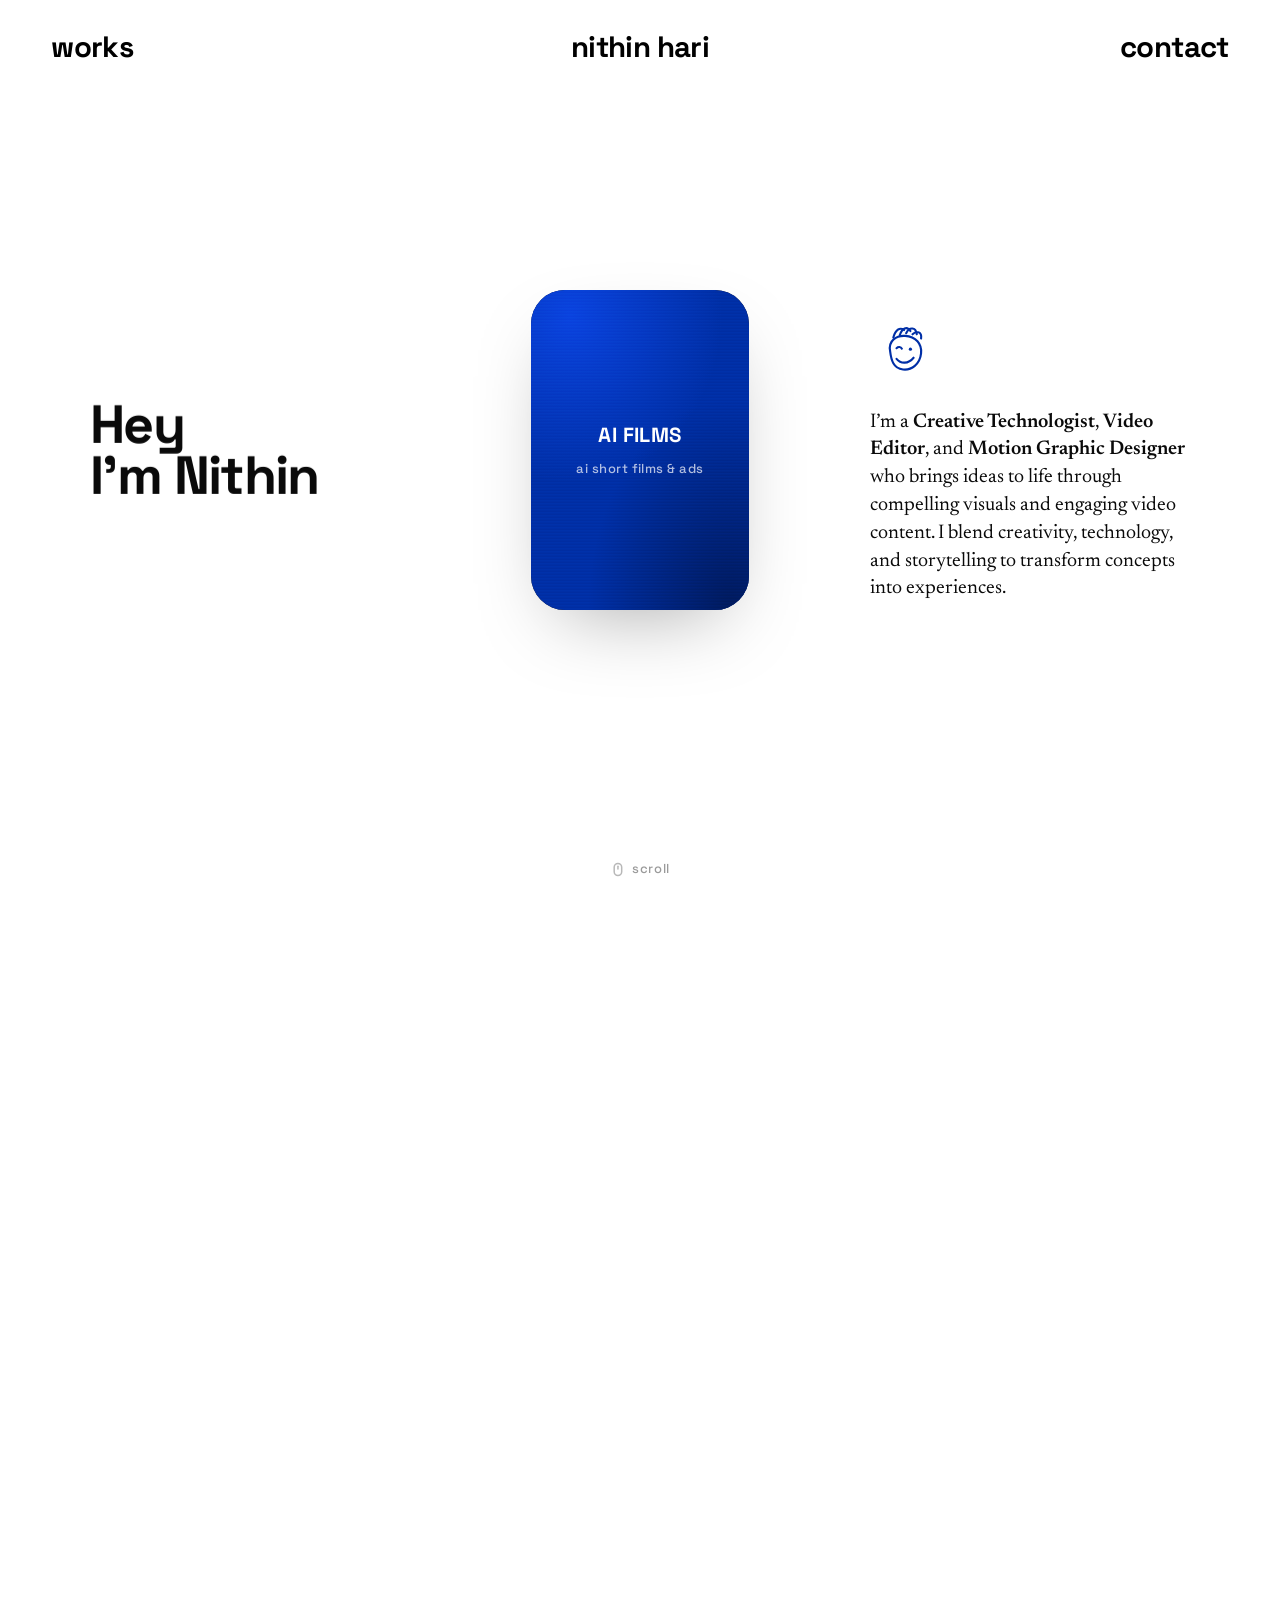
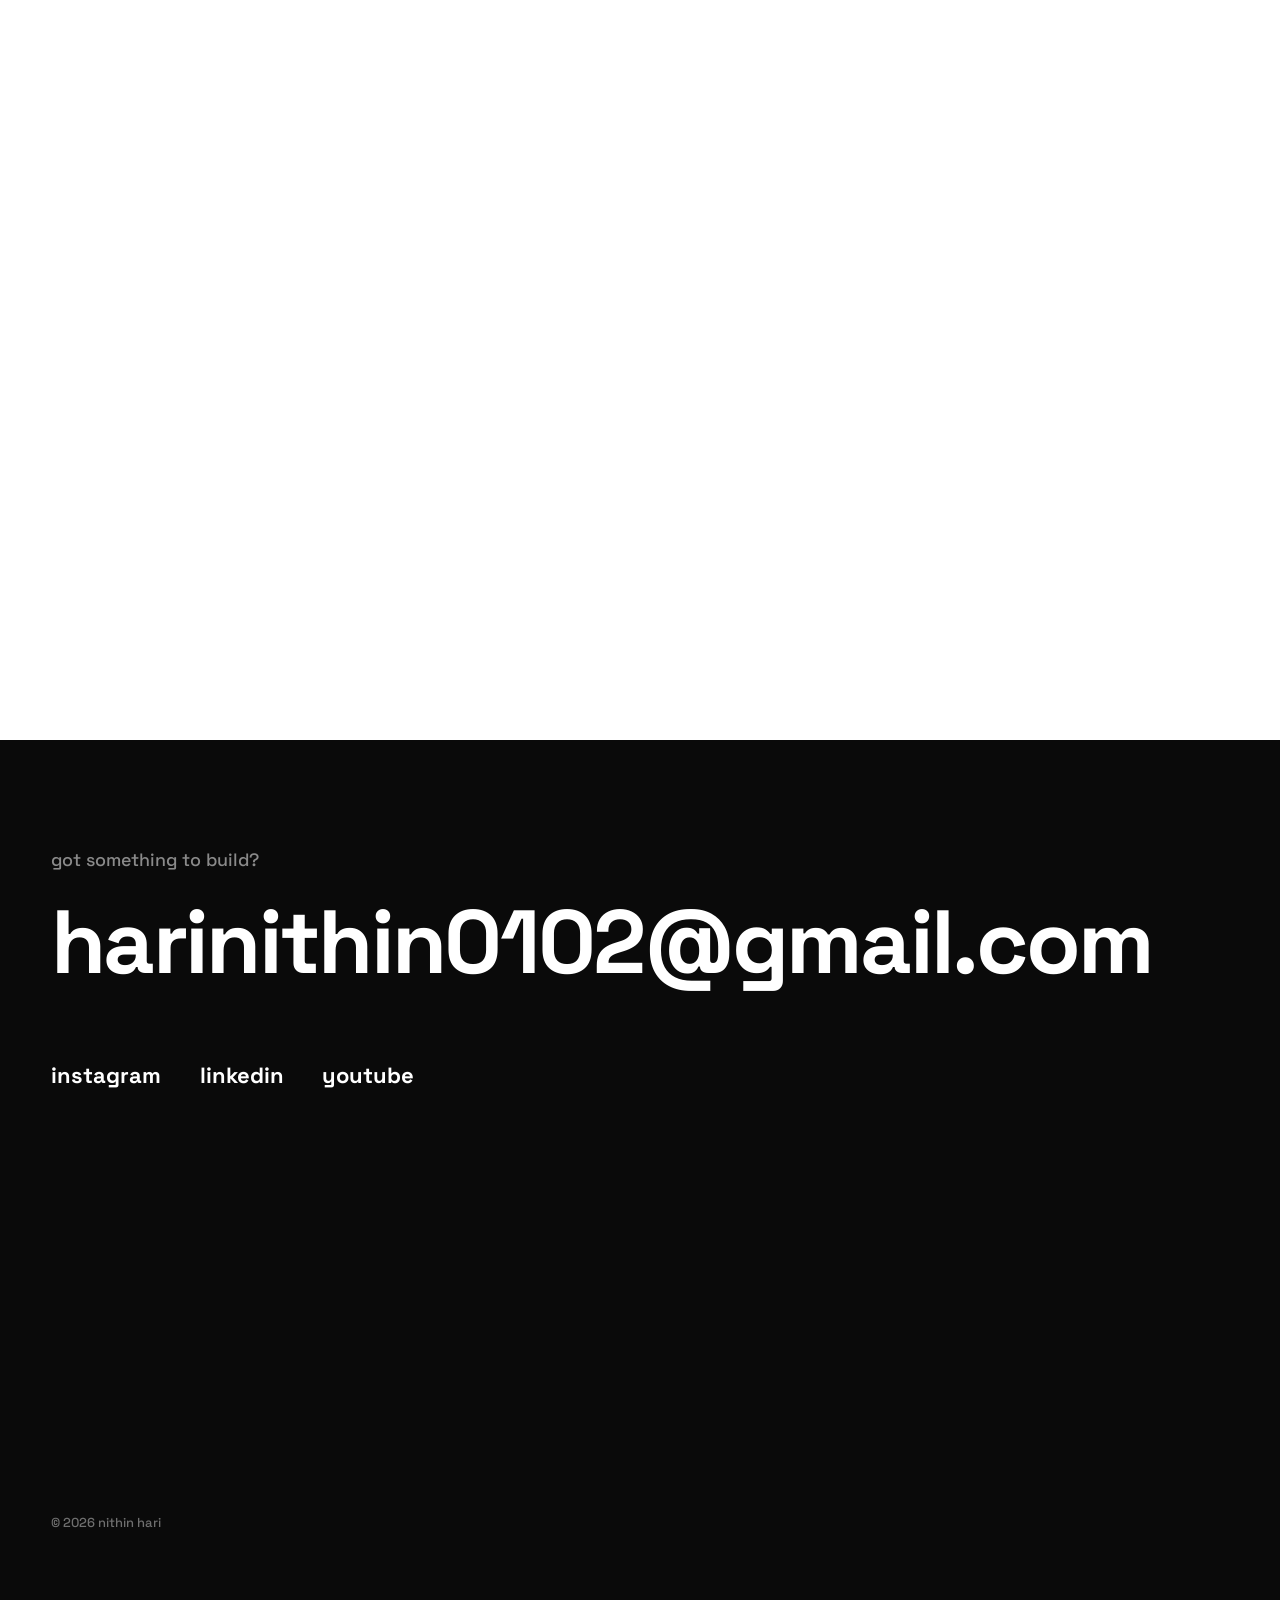
==== index.html @ 820d3e63 "Initial commit: Nithin Hari portfolio site Vanilla HTML/CSS/JS portfolio with a scroll-driven home p" ====
<!DOCTYPE html>
<html lang="en" class="no-js">
<head>
  <meta charset="UTF-8" />
  <meta name="viewport" content="width=device-width, initial-scale=1" />
  <title>Nithin Hari</title>
  <meta name="description" content="Nithin Hari — Creative Technologist, Video Editor & Motion Graphic Designer." />
  <meta name="theme-color" content="#002FA7" />

  <link rel="preconnect" href="https://fonts.googleapis.com" />
  <link rel="preconnect" href="https://fonts.gstatic.com" crossorigin />
  <link href="https://fonts.googleapis.com/css2?family=Space+Grotesk:wght@400;500;600;700&family=Newsreader:opsz,wght@6..72,400;6..72,600&display=swap" rel="stylesheet" />
  <link rel="stylesheet" href="css/style.css" />
</head>
<body>

  <header class="nav">
    <a class="nav__link" href="#work">works</a>
    <a class="nav__brand" href="#top">nithin hari</a>
    <a class="nav__link" href="#contact">contact</a>
  </header>

  <main id="top">

    <!-- HERO + REVEAL (child pins via position:sticky while scrolling) -->
    <section class="reveal" id="work">
      <div class="pin">

        <h1 class="hero__title" aria-label="Hey, I'm Nithin">
          <span class="hero__line">Hey</span>
          <span class="hero__line">I&rsquo;m Nithin</span>
        </h1>

        <div class="hero__about">
          <svg class="doodle" viewBox="0 0 120 120" fill="none" aria-hidden="true">
            <path d="M40 34 C 44 20, 52 14, 60 20 M52 30 C 56 16, 66 12, 72 22 M64 26 C 70 14, 82 14, 84 28 M76 28 C 84 20, 94 24, 92 36"
                  stroke="var(--klein)" stroke-width="4" stroke-linecap="round" />
            <path d="M34 60 C 30 40, 46 30, 62 31 C 82 32, 94 46, 92 64 C 90 84, 74 96, 58 94 C 40 92, 36 76, 34 60 Z"
                  stroke="var(--klein)" stroke-width="4" stroke-linecap="round" />
            <path d="M46 54 c 3 -3 8 -3 10 1" stroke="var(--klein)" stroke-width="4" stroke-linecap="round" />
            <circle cx="72" cy="56" r="3" fill="var(--klein)" />
            <path d="M46 74 C 54 84, 68 84, 78 72" stroke="var(--klein)" stroke-width="4" stroke-linecap="round" />
          </svg>
          <p class="hero__desc">
            I&rsquo;m a <strong>Creative Technologist</strong>, <strong>Video Editor</strong>, and
            <strong>Motion Graphic Designer</strong> who brings ideas to life through compelling
            visuals and engaging video content. I blend creativity, technology, and storytelling to
            transform concepts into experiences.
          </p>
        </div>

        <!-- the stage: small showreel rectangle that expands into the work viewer -->
        <div class="stage">
          <div class="stage__media" id="stageMedia"></div>
          <div class="stage__scan" aria-hidden="true"></div>
        </div>

        <!-- work list, revealed on scroll -->
        <nav class="works" id="worksList" aria-label="Selected work"></nav>

      </div>
    </section>

    <section class="contact" id="contact">
      <p class="contact__kicker">got something to build?</p>
      <a class="contact__mail" href="mailto:harinithin0102@gmail.com">harinithin0102@gmail.com</a>
      <ul class="contact__socials">
        <li><a href="#" target="_blank" rel="noopener">instagram</a></li>
        <li><a href="#" target="_blank" rel="noopener">linkedin</a></li>
        <li><a href="#" target="_blank" rel="noopener">youtube</a></li>
      </ul>
      <p class="contact__foot">&copy; <span id="year"></span> nithin hari</p>
    </section>

  </main>

  <!-- follows the cursor, only shown while hovering a work title -->
  <div class="cursor-label" id="cursorLabel" aria-hidden="true">view project</div>

  <div class="scroll-hint" id="scrollHint">
    <svg viewBox="0 0 16 16" fill="none" aria-hidden="true">
      <rect x="4" y="1.5" width="8" height="13" rx="4" stroke="currentColor" stroke-width="1.6" />
      <path d="M8 4.5v3" stroke="currentColor" stroke-width="1.6" stroke-linecap="round" />
    </svg>
    <span>scroll</span>
  </div>

  <script src="libs/gsap.min.js"></script>
  <script src="libs/ScrollTrigger.min.js"></script>
  <script src="libs/lenis.min.js"></script>
  <script src="js/projects.js"></script>
  <script src="js/main.js"></script>
</body>
</html>
---- css/style.css ----
/* ============================================================
   Nithin Hari — portfolio
   Palette / type tokens
   ============================================================ */
:root {
  --klein: #002FA7;          /* primary */
  --klein-deep: #00227a;
  --ink: #0a0a0a;
  --paper: #ffffff;
  --paper-2: #ffffff;
  --muted: #8a8a8a;

  --edge: clamp(18px, 4vw, 56px);
  --edge-hero: clamp(20px, 7vw, 128px);
  --font: "Space Grotesk", "Helvetica Neue", Arial, sans-serif;
  --serif: "Newsreader", Georgia, "Times New Roman", serif;
}

* { box-sizing: border-box; margin: 0; padding: 0; }

html { -webkit-text-size-adjust: 100%; }

body {
  background: var(--paper);
  color: var(--ink);
  font-family: var(--font);
  font-weight: 500;
  line-height: 1.35;
  -webkit-font-smoothing: antialiased;
  overflow-x: hidden;
}

a { color: inherit; text-decoration: none; }

img, video { display: block; max-width: 100%; }

::selection { background: var(--klein); color: #fff; }

/* Lenis smooth-scroll */
html.lenis, html.lenis body { height: auto; }
.lenis.lenis-smooth { scroll-behavior: auto !important; }
.lenis.lenis-stopped { overflow: hidden; }

/* ============================================================
   Nav
   ============================================================ */
.nav {
  position: fixed;
  inset: 0 0 auto 0;
  z-index: 50;
  display: flex;
  justify-content: space-between;
  align-items: flex-start;
  padding: clamp(16px, 2.4vw, 28px) var(--edge);
  mix-blend-mode: difference;      /* stays legible over the expanding video */
  color: #fff;
}
.nav a { pointer-events: auto; }
.nav__link,
.nav__brand {
  font-weight: 700;
  font-size: clamp(17px, 2.3vw, 30px);
  letter-spacing: -0.02em;
}
.nav__brand { position: absolute; left: 50%; transform: translateX(-50%); }
.nav__link { transition: opacity .2s; }
.nav__link:hover { opacity: .55; }

/* ============================================================
   Reveal section  (tall — pins its child while scrolling)
   ============================================================ */
.reveal { position: relative; height: 260vh; }

.pin {
  position: sticky;
  top: 0;
  height: 100vh;
  overflow: hidden;
}

/* --- hero title (left) --- */
/* sized to clear the centred stage rectangle at every viewport width —
   see the width math in the README before raising this clamp */
.hero__title {
  position: absolute;
  left: var(--edge-hero);
  top: 50%;
  transform: translateY(-50%);
  z-index: 6;
  font-weight: 700;
  font-size: clamp(28px, 4.2vw, 72px);
  line-height: 0.95;
  letter-spacing: -0.03em;
  will-change: transform, opacity;
}
.hero__line { display: block; position: relative; z-index: 2; }

/* --- about block (right): doodle + description --- */
.hero__about {
  position: absolute;
  right: var(--edge-hero);
  top: 50%;
  transform: translateY(-46%);
  z-index: 6;
  max-width: 32ch;
  will-change: transform, opacity;
}
.doodle {
  width: clamp(52px, 5vw, 74px);
  height: auto;
  display: block;
  margin: 0 0 clamp(14px, 2vw, 26px) 2px;
}
.hero__desc {
  font-family: var(--serif);
  font-weight: 400;
  font-size: clamp(16px, 1.55vw, 22px);
  line-height: 1.4;
  text-align: left;
}
.hero__desc strong { font-weight: 600; }

/* --- the stage / work viewer (center) --- */
.stage {
  position: absolute;
  left: 50%;
  top: 50%;
  width: clamp(210px, 17vw, 262px);
  height: clamp(320px, 25vw, 384px);
  transform: translate(-50%, -50%);
  border-radius: 34px;
  overflow: hidden;
  z-index: 5;
  background: #111;
  box-shadow: 0 30px 80px -30px rgba(0,0,0,.35);
  will-change: width, height, border-radius;
}
.stage__media { position: absolute; inset: 0; }

/* --- bad-tv / VHS glitch overlay --- */
.stage__scan {
  position: absolute;
  inset: 0;
  z-index: 3;
  pointer-events: none;
  opacity: .5;
  mix-blend-mode: overlay;
  background:
    repeating-linear-gradient(
      to bottom,
      rgba(255,255,255,.06) 0px,
      rgba(255,255,255,.06) 1px,
      rgba(0,0,0,.10) 2px,
      rgba(0,0,0,.10) 3px
    );
}
.stage__scan::after {
  content: "";
  position: absolute;
  inset: 0;
  background:
    linear-gradient(90deg, rgba(0,0,0,.5) 0%, rgba(0,0,0,.12) 34%, transparent 55%),
    radial-gradient(130% 100% at 50% 50%, transparent 52%, rgba(0,0,0,.6) 100%);
  mix-blend-mode: multiply;
  transition: opacity .4s;
  opacity: 0;
}
.stage.is-open .stage__scan { opacity: .85; mix-blend-mode: normal; }
.stage.is-open .stage__scan::after { opacity: 1; }
/* chromatic-aberration pulse on the live video */
.slot.is-active video { animation: rgbShift 6s steps(1) infinite; }
@keyframes rgbShift {
  0%, 92%, 100% { filter: none; }
  93%  { filter: drop-shadow(2px 0 0 rgba(255,0,80,.6)) drop-shadow(-2px 0 0 rgba(0,180,255,.6)); transform: translateX(1px); }
  95%  { filter: drop-shadow(-3px 0 0 rgba(255,0,80,.5)) drop-shadow(3px 0 0 rgba(0,180,255,.5)); transform: translateX(-2px); }
  97%  { filter: none; transform: translateX(0); }
}
@media (prefers-reduced-motion: reduce) {
  .slot.is-active video { animation: none; }
}
.slot {
  position: absolute;
  inset: 0;
  opacity: 0;
  transition: opacity .4s ease;
}
.slot.is-active { opacity: 1; }

.slot video,
.slot .placeholder {
  position: absolute;
  inset: 0;
  width: 100%;
  height: 100%;
  object-fit: cover;
}

.slot .placeholder {
  display: none;
  flex-direction: column;
  align-items: center;
  justify-content: center;
  gap: 10px;
  padding: 24px;
  text-align: center;
  color: #fff;
  letter-spacing: .03em;
  background:
    radial-gradient(120% 90% at 18% 8%, #0a44e0 0%, transparent 58%),
    radial-gradient(120% 120% at 92% 100%, #001a5e 0%, transparent 55%),
    var(--klein);
}
.slot.missing .placeholder { display: flex; }
.slot.missing video { display: none; }
.slot .placeholder b { font-weight: 700; font-size: clamp(15px, 1.6vw, 22px); }
.slot .placeholder span { opacity: .7; font-weight: 500; font-size: clamp(11px, 1.1vw, 13px); text-transform: lowercase; }

/* "view project" pill that follows the cursor while hovering a work title —
   positioned via inline transform (translate) set from JS on mousemove */
.cursor-label {
  position: fixed;
  top: 0;
  left: 0;
  z-index: 60;
  transform: translate(-1000px, -1000px);
  padding: 11px 20px;
  border-radius: 999px;
  background: var(--klein);
  color: #fff;
  font-family: var(--font);
  font-weight: 700;
  font-size: 13px;
  letter-spacing: .02em;
  text-transform: lowercase;
  white-space: nowrap;
  opacity: 0;
  pointer-events: none;
  transition: opacity .18s ease;
  box-shadow: 0 10px 26px -10px rgba(0,0,0,.45);
  will-change: transform;
}
.cursor-label.show { opacity: 1; }
@media (max-width: 820px), (hover: none) {
  .cursor-label { display: none; } /* no cursor to follow on touch */
}

/* --- work list --- */
.works {
  position: absolute;
  left: var(--edge);
  top: 50%;
  transform: translateY(-50%);
  z-index: 7;
  display: flex;
  flex-direction: column;
  gap: clamp(0px, 0.2vw, 4px);
  opacity: 0;
  pointer-events: none;
  will-change: opacity, transform;
  max-height: 88vh;
  justify-content: center;
}
.works.is-live { pointer-events: auto; }

.works__item {
  appearance: none;
  background: none;
  border: 0;
  font-family: var(--font);
  font-weight: 700;
  text-transform: lowercase;
  letter-spacing: -0.03em;
  line-height: 0.98;
  font-size: clamp(28px, 5.6vw, 84px);
  color: transparent;
  -webkit-text-stroke: 1.6px #fff;
  text-align: left;
  cursor: pointer;
  transition: color .18s, -webkit-text-stroke-color .18s, opacity .18s;
  mix-blend-mode: difference;
}
.works__item:hover,
.works__item.is-active {
  color: #fff;
  -webkit-text-stroke-color: #fff;
  mix-blend-mode: normal;
}
.works.has-hover .works__item:not(:hover) { opacity: .5; }

/* ============================================================
   Contact
   ============================================================ */
.contact {
  position: relative;
  z-index: 2;
  background: var(--ink);
  color: var(--paper-2);
  min-height: 100vh;
  display: flex;
  flex-direction: column;
  justify-content: center;
  gap: clamp(14px, 2vw, 26px);
  padding: 12vh var(--edge);
}
.contact__kicker {
  font-weight: 500;
  text-transform: lowercase;
  color: #8a8a8a;
  font-size: clamp(14px, 1.4vw, 18px);
}
.contact__mail {
  font-weight: 700;
  letter-spacing: -0.03em;
  font-size: clamp(30px, 7vw, 96px);
  line-height: 1;
  word-break: break-word;
}
.contact__mail:hover { color: var(--klein); -webkit-text-stroke: 1px #fff; }
.contact__socials {
  list-style: none;
  display: flex;
  flex-wrap: wrap;
  gap: clamp(16px, 3vw, 44px);
  margin-top: clamp(20px, 4vw, 48px);
}
.contact__socials a {
  font-weight: 700;
  text-transform: lowercase;
  font-size: clamp(16px, 1.8vw, 22px);
  border-bottom: 2px solid transparent;
  padding-bottom: 3px;
  transition: border-color .2s, color .2s;
}
.contact__socials a:hover { color: var(--klein); border-color: var(--klein); }
.contact__foot {
  margin-top: auto;
  padding-top: 8vh;
  color: #6f6f6f;
  font-size: 13px;
  text-transform: lowercase;
}

/* ============================================================
   Scroll hint
   ============================================================ */
.scroll-hint {
  position: fixed;
  left: 50%;
  bottom: 22px;
  transform: translateX(-50%);
  z-index: 40;
  display: flex;
  align-items: center;
  gap: 7px;
  font-size: 13px;
  letter-spacing: .04em;
  text-transform: lowercase;
  color: #9a9a9a;
  transition: opacity .4s;
}
.scroll-hint svg { width: 15px; height: 15px; opacity: .7; }
.scroll-hint.hide { opacity: 0; }

/* ============================================================
   Mobile / no-JS  — flat stacked layout
   ============================================================ */
@media (max-width: 820px) {
  .reveal { height: auto; }
  .pin { position: static; height: auto; overflow: visible; padding: 116px var(--edge) 64px; }

  .hero__title { position: static; transform: none; margin-bottom: 30px; }

  .hero__about {
    position: static; transform: none;
    max-width: none; margin-bottom: 40px;
  }

  .stage {
    position: static; transform: none;
    width: 100%; height: 62vw; min-height: 260px;
    border-radius: 22px; margin-bottom: 40px;
  }

  .works {
    position: static; transform: none;
    opacity: 1 !important; pointer-events: auto;
    gap: 6px;
  }
  .works__item { mix-blend-mode: normal; color: var(--ink); -webkit-text-stroke: 0; }
  .works__item.is-active, .works__item:hover { color: var(--klein); }
  .works.has-hover .works__item:not(:hover) { opacity: 1; }

  .nav { mix-blend-mode: normal; color: var(--ink); }
  .contact { min-height: auto; }
}

@media (prefers-reduced-motion: reduce) {
  * { scroll-behavior: auto !important; }
}

/* ============================================================
   Project page (project.html) — one scrollable page per project,
   never tabs/buttons: everything just lays out top to bottom.
   ============================================================ */
.project {
  min-height: 100vh;
  padding: clamp(90px, 14vh, 160px) var(--edge) clamp(80px, 10vh, 140px);
  max-width: 1240px;
  margin: 0 auto;
}
.project__back {
  display: inline-block;
  font-weight: 700;
  font-size: clamp(13px, 1.2vw, 16px);
  text-transform: lowercase;
  letter-spacing: -0.01em;
  color: var(--muted);
  margin-bottom: clamp(20px, 3vw, 36px);
  transition: color .2s;
}
.project__back:hover { color: var(--klein); }

.project__title {
  font-weight: 700;
  font-size: clamp(32px, 5vw, 64px);
  letter-spacing: -0.02em;
  line-height: 1.05;
  text-align: center;
}
.project__category {
  margin-top: 8px;
  font-family: var(--serif);
  font-size: clamp(16px, 1.4vw, 20px);
  color: var(--muted);
  text-transform: lowercase;
  text-align: center;
}
.project__intro {
  margin: clamp(18px, 2.6vw, 28px) auto 0;
  max-width: 62ch;
  font-family: var(--serif);
  font-size: clamp(16px, 1.5vw, 20px);
  line-height: 1.5;
  text-align: center;
}

.project__list {
  margin-top: clamp(40px, 6vw, 72px);
}

/* video element shared by both layouts */
.project__section video,
.project__clip video {
  display: block;
  width: 100%;
  border-radius: 16px;
  background: #000;
  box-shadow: 0 24px 60px -28px rgba(0,0,0,.35);
}

/* --- "stacked": clips one by one, full width, in one column — everything centered --- */
.project__list[data-layout="stacked"] {
  display: flex;
  flex-direction: column;
  align-items: center;
  gap: clamp(56px, 8vw, 96px);
}
.project__section {
  max-width: 900px;
  width: 100%;
  margin: 0 auto;    /* auto cross-axis margins center this flex item regardless of align-items */
  text-align: center;
}
.project__clip-title {
  font-weight: 700;
  font-size: clamp(22px, 2.6vw, 34px);
  letter-spacing: -0.01em;
  margin-bottom: 10px;
}
.project__clip-desc {
  font-family: var(--serif);
  font-size: clamp(15px, 1.3vw, 18px);
  line-height: 1.55;
  color: #333;
  max-width: 60ch;
  margin: 0 auto clamp(20px, 2.6vw, 30px);
}

/* --- "grid": clips side by side, small optional caption, no big copy ---
   narrower columns for 9:16 reels, wider for 16:9 landscape work */
.project__list[data-layout="grid"] {
  display: grid;
  grid-template-columns: repeat(auto-fit, minmax(230px, 1fr));
  gap: clamp(20px, 2.4vw, 32px);
}
.project__list[data-layout="grid"][data-aspect="landscape"] {
  grid-template-columns: repeat(auto-fit, minmax(340px, 1fr));
}
.project__clip-label {
  margin-top: 10px;
  font-family: var(--serif);
  font-size: clamp(13px, 1vw, 15px);
  color: var(--muted);
  text-align: center;
}

/* JS disabled — make sure everything is visible */
.no-js .pin { position: static; height: auto; overflow: visible; padding: 120px var(--edge) 60px; }
.no-js .hero__title,
.no-js .hero__about,
.no-js .stage,
.no-js .works { position: static; transform: none; opacity: 1; pointer-events: auto; }
.no-js .stage { width: 100%; height: 56vw; margin: 30px 0; }
.no-js .scroll-hint { display: none; }
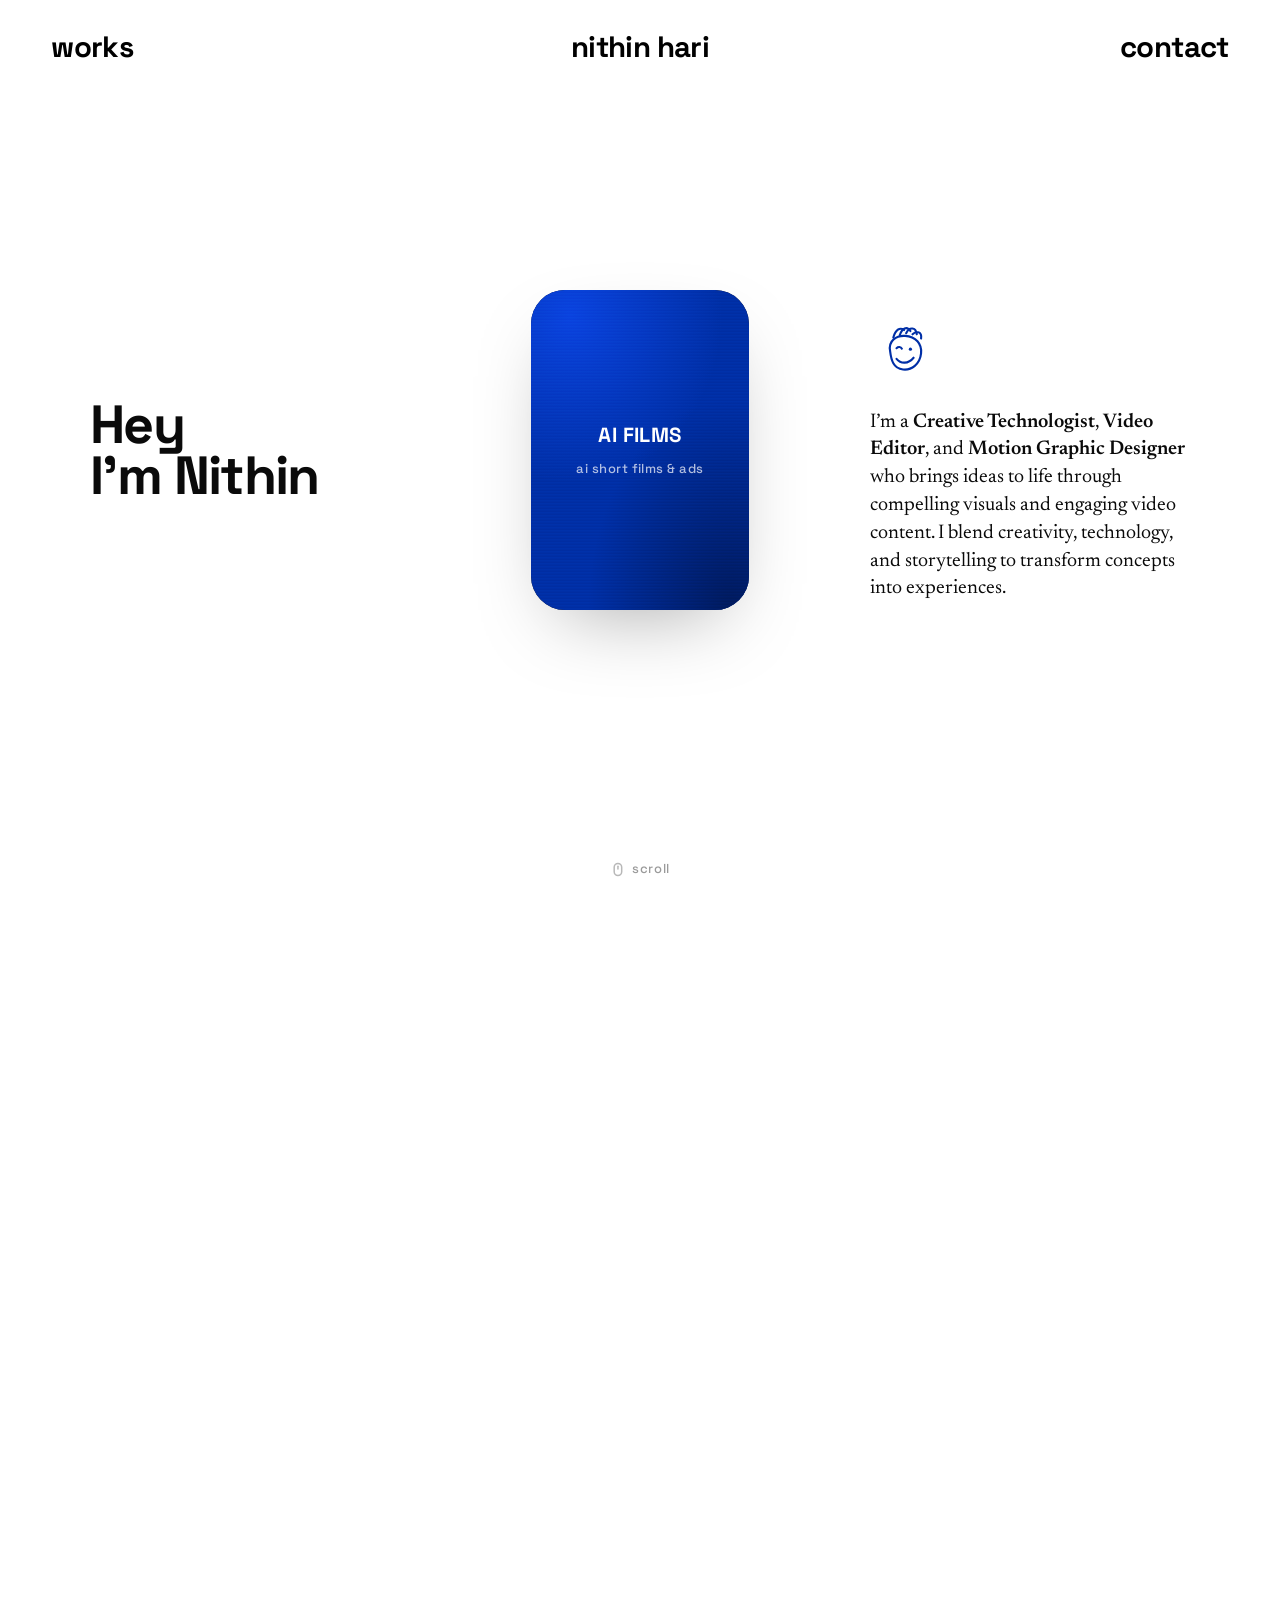
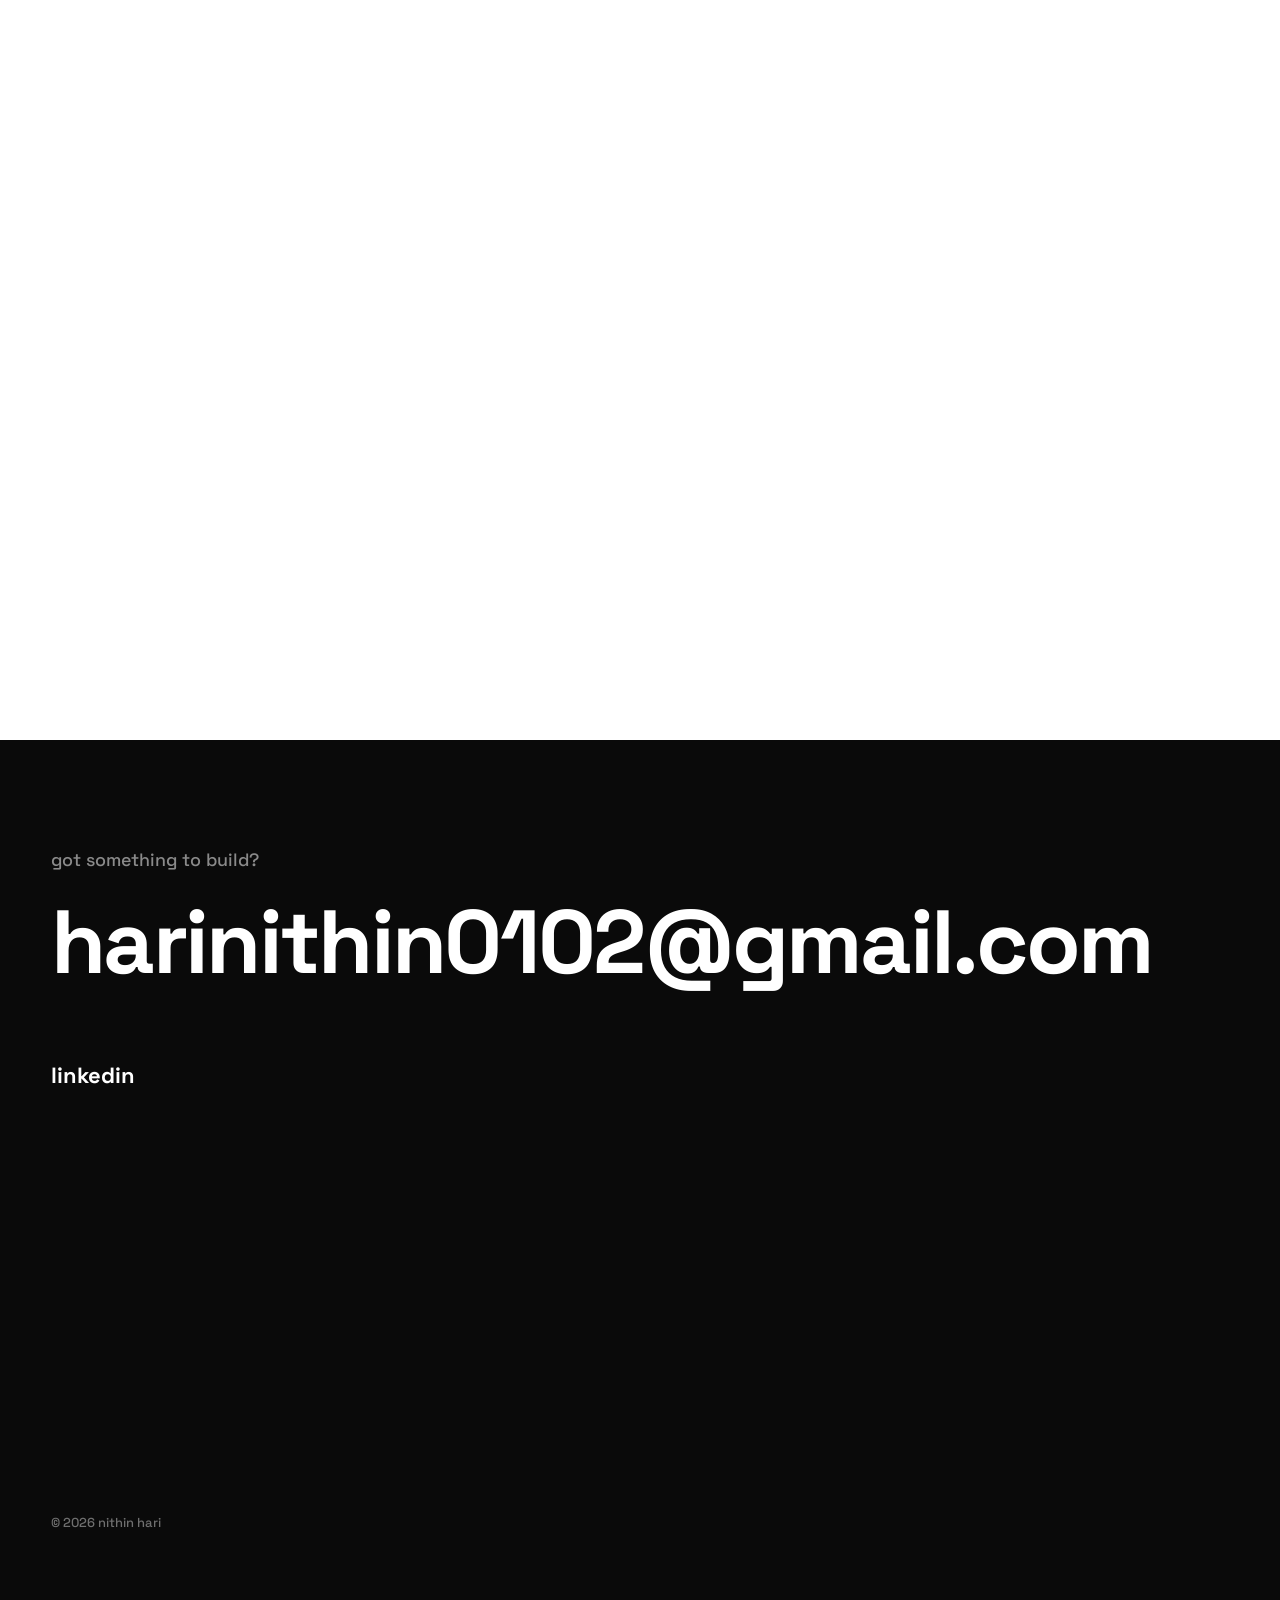
==== commit eb6b8e53: "Update contact links and fully hide the hero title on scroll - Contact section: real LinkedIn URL, d" ====
--- a/index.html
+++ b/index.html
@@ -65,9 +65,7 @@
       <p class="contact__kicker">got something to build?</p>
       <a class="contact__mail" href="mailto:harinithin0102@gmail.com">harinithin0102@gmail.com</a>
       <ul class="contact__socials">
-        <li><a href="#" target="_blank" rel="noopener">instagram</a></li>
-        <li><a href="#" target="_blank" rel="noopener">linkedin</a></li>
-        <li><a href="#" target="_blank" rel="noopener">youtube</a></li>
+        <li><a href="https://www.linkedin.com/in/nithin-hari-499729273/" target="_blank" rel="noopener">linkedin</a></li>
       </ul>
       <p class="contact__foot">&copy; <span id="year"></span> nithin hari</p>
     </section>
